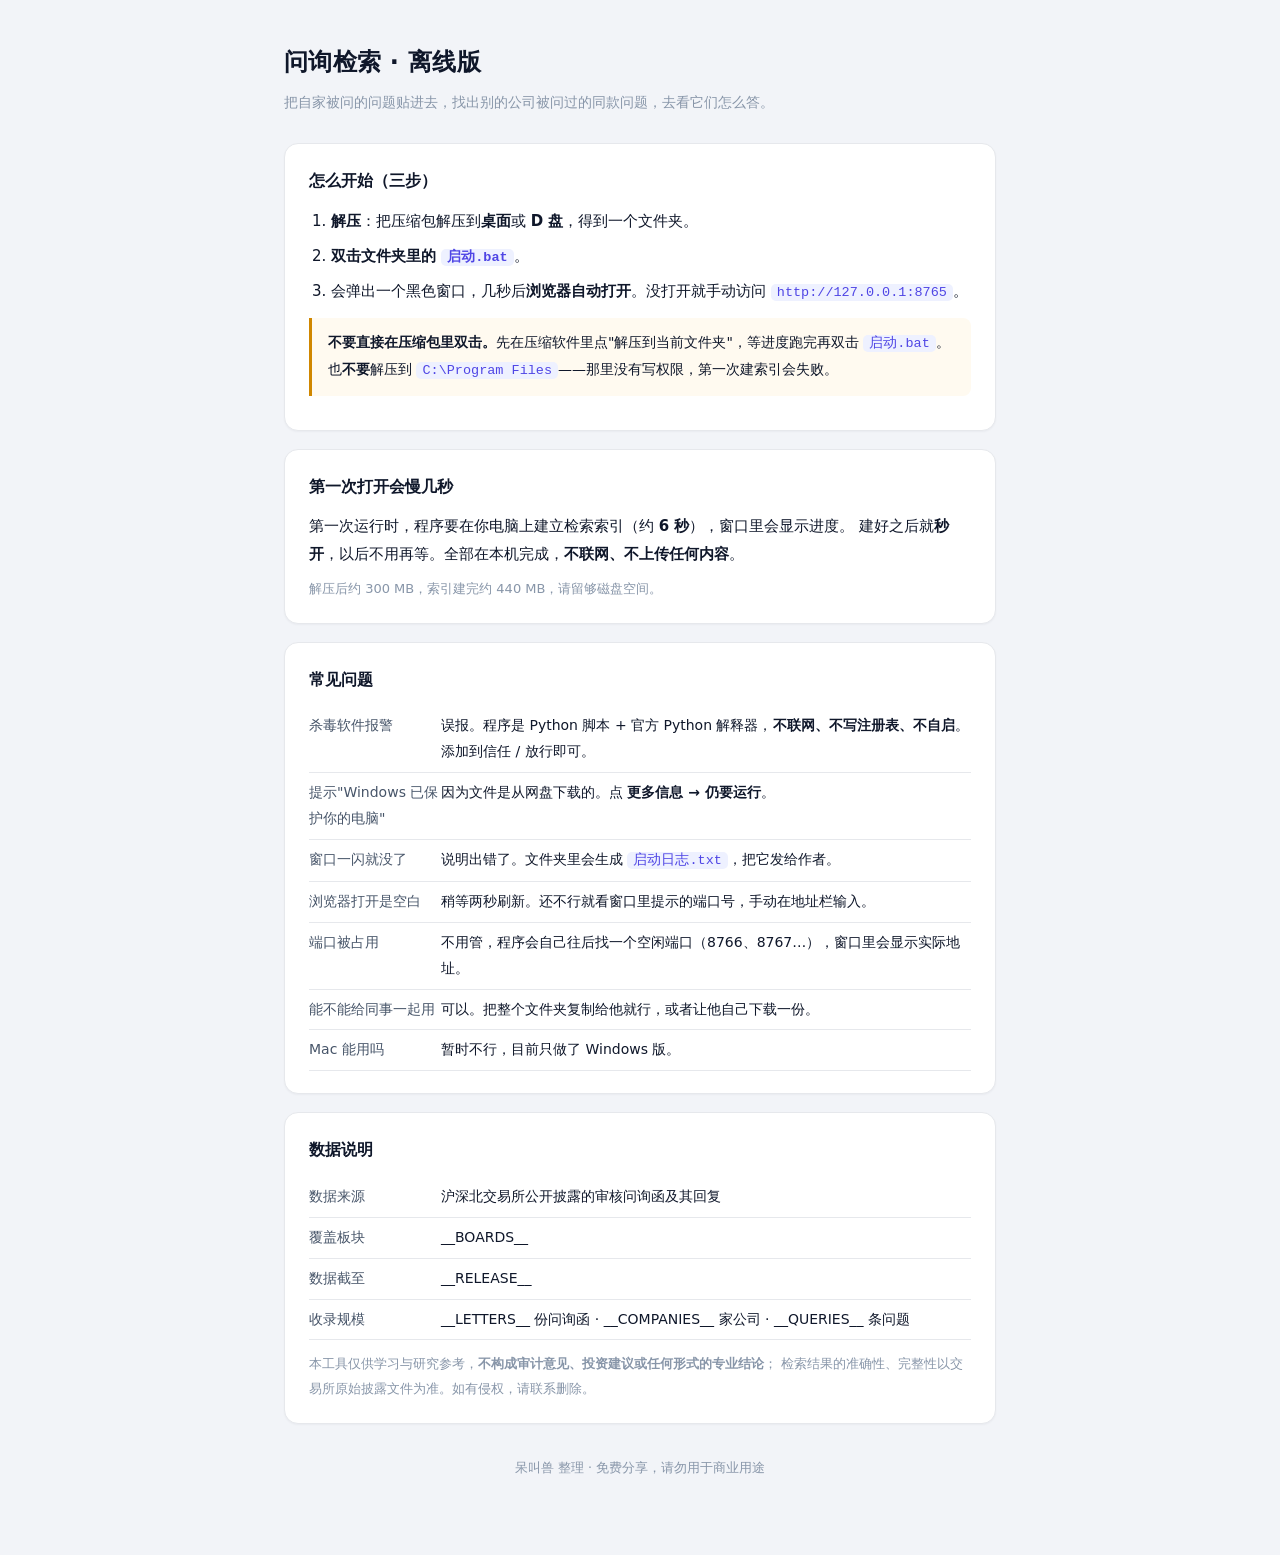
==== pack/使用说明.html @ 57b8be6c "初始提交：问询回复检索" ====
<!DOCTYPE html>
<html lang="zh-CN">
<head>
<meta charset="utf-8">
<meta name="viewport" content="width=device-width, initial-scale=1">
<title>问询检索 · 使用说明</title>
<style>
  :root { --fg:#0f172a; --fg2:#475569; --muted:#8896a9; --line:#e6e8ec; --bg:#f2f4f8;
          --panel:#fff; --accent:#4f46e5; --soft:#eef1ff; }
  * { box-sizing: border-box; }
  body { margin:0; background:var(--bg); color:var(--fg);
         font:15px/1.85 -apple-system,"Segoe UI","Microsoft YaHei",system-ui,sans-serif; }
  .wrap { max-width: 760px; margin: 0 auto; padding: 40px 24px 80px; }
  h1 { font-size:24px; margin:0 0 6px; letter-spacing:.3px; }
  .sub { color:var(--muted); font-size:13.5px; margin-bottom:28px; }
  .card { background:var(--panel); border:1px solid var(--line); border-radius:14px;
          padding:22px 24px; margin:0 0 18px; box-shadow:0 1px 2px rgba(15,23,42,.04); }
  h2 { font-size:16px; margin:0 0 12px; }
  ol, ul { margin:0; padding-left:22px; }
  li { margin:7px 0; }
  code, .k { background:var(--soft); color:var(--accent); border-radius:5px;
             padding:1px 6px; font-family:Consolas,monospace; font-size:13.5px; }
  .big { font-size:17px; font-weight:600; color:var(--accent); }
  .warn { border-left:3px solid #d08700; background:#fffaf0; padding:12px 16px;
          border-radius:0 8px 8px 0; margin:12px 0; font-size:14px; }
  .muted { color:var(--muted); font-size:13px; }
  table { width:100%; border-collapse:collapse; font-size:14px; }
  td { padding:7px 0; border-bottom:1px solid var(--line); vertical-align:top; }
  td:first-child { width:132px; color:var(--fg2); }
  .foot { text-align:center; color:var(--muted); font-size:12.5px; margin-top:32px; }
</style>
</head>
<body>
<div class="wrap">

  <h1>问询检索 · 离线版</h1>
  <div class="sub">把自家被问的问题贴进去，找出别的公司被问过的同款问题，去看它们怎么答。</div>

  <div class="card">
    <h2>怎么开始（三步）</h2>
    <ol>
      <li><b>解压</b>：把压缩包解压到<b>桌面</b>或 <b>D 盘</b>，得到一个文件夹。</li>
      <li><b>双击文件夹里的 <span class="k">启动.bat</span></b>。</li>
      <li>会弹出一个黑色窗口，几秒后<b>浏览器自动打开</b>。没打开就手动访问 <code>http://127.0.0.1:8765</code>。</li>
    </ol>
    <div class="warn">
      <b>不要直接在压缩包里双击。</b>先在压缩软件里点"解压到当前文件夹"，等进度跑完再双击 <span class="k">启动.bat</span>。<br>
      也<b>不要</b>解压到 <code>C:\Program Files</code>——那里没有写权限，第一次建索引会失败。
    </div>
  </div>

  <div class="card">
    <h2>第一次打开会慢几秒</h2>
    <p style="margin:0 0 8px">第一次运行时，程序要在你电脑上建立检索索引（约 <b>6 秒</b>），窗口里会显示进度。
       建好之后就<b>秒开</b>，以后不用再等。全部在本机完成，<b>不联网、不上传任何内容</b>。</p>
    <p class="muted" style="margin:0">解压后约 300 MB，索引建完约 440 MB，请留够磁盘空间。</p>
  </div>

  <div class="card">
    <h2>常见问题</h2>
    <table>
      <tr><td>杀毒软件报警</td>
          <td>误报。程序是 Python 脚本 + 官方 Python 解释器，<b>不联网、不写注册表、不自启</b>。
              添加到信任 / 放行即可。</td></tr>
      <tr><td>提示"Windows 已保护你的电脑"</td>
          <td>因为文件是从网盘下载的。点 <b>更多信息 → 仍要运行</b>。</td></tr>
      <tr><td>窗口一闪就没了</td>
          <td>说明出错了。文件夹里会生成 <span class="k">启动日志.txt</span>，把它发给作者。</td></tr>
      <tr><td>浏览器打开是空白</td>
          <td>稍等两秒刷新。还不行就看窗口里提示的端口号，手动在地址栏输入。</td></tr>
      <tr><td>端口被占用</td>
          <td>不用管，程序会自己往后找一个空闲端口（8766、8767…），窗口里会显示实际地址。</td></tr>
      <tr><td>能不能给同事一起用</td>
          <td>可以。把整个文件夹复制给他就行，或者让他自己下载一份。</td></tr>
      <tr><td>Mac 能用吗</td>
          <td>暂时不行，目前只做了 Windows 版。</td></tr>
    </table>
  </div>

  <div class="card">
    <h2>数据说明</h2>
    <table>
      <tr><td>数据来源</td><td>沪深北交易所公开披露的审核问询函及其回复</td></tr>
      <tr><td>覆盖板块</td><td>__BOARDS__</td></tr>
      <tr><td>数据截至</td><td>__RELEASE__</td></tr>
      <tr><td>收录规模</td><td>__LETTERS__ 份问询函 · __COMPANIES__ 家公司 · __QUERIES__ 条问题</td></tr>
    </table>
    <p class="muted" style="margin:12px 0 0">
      本工具仅供学习与研究参考，<b>不构成审计意见、投资建议或任何形式的专业结论</b>；
      检索结果的准确性、完整性以交易所原始披露文件为准。如有侵权，请联系删除。
    </p>
  </div>

  <div class="foot">呆叫兽 整理 · 免费分享，请勿用于商业用途</div>
</div>
</body>
</html>
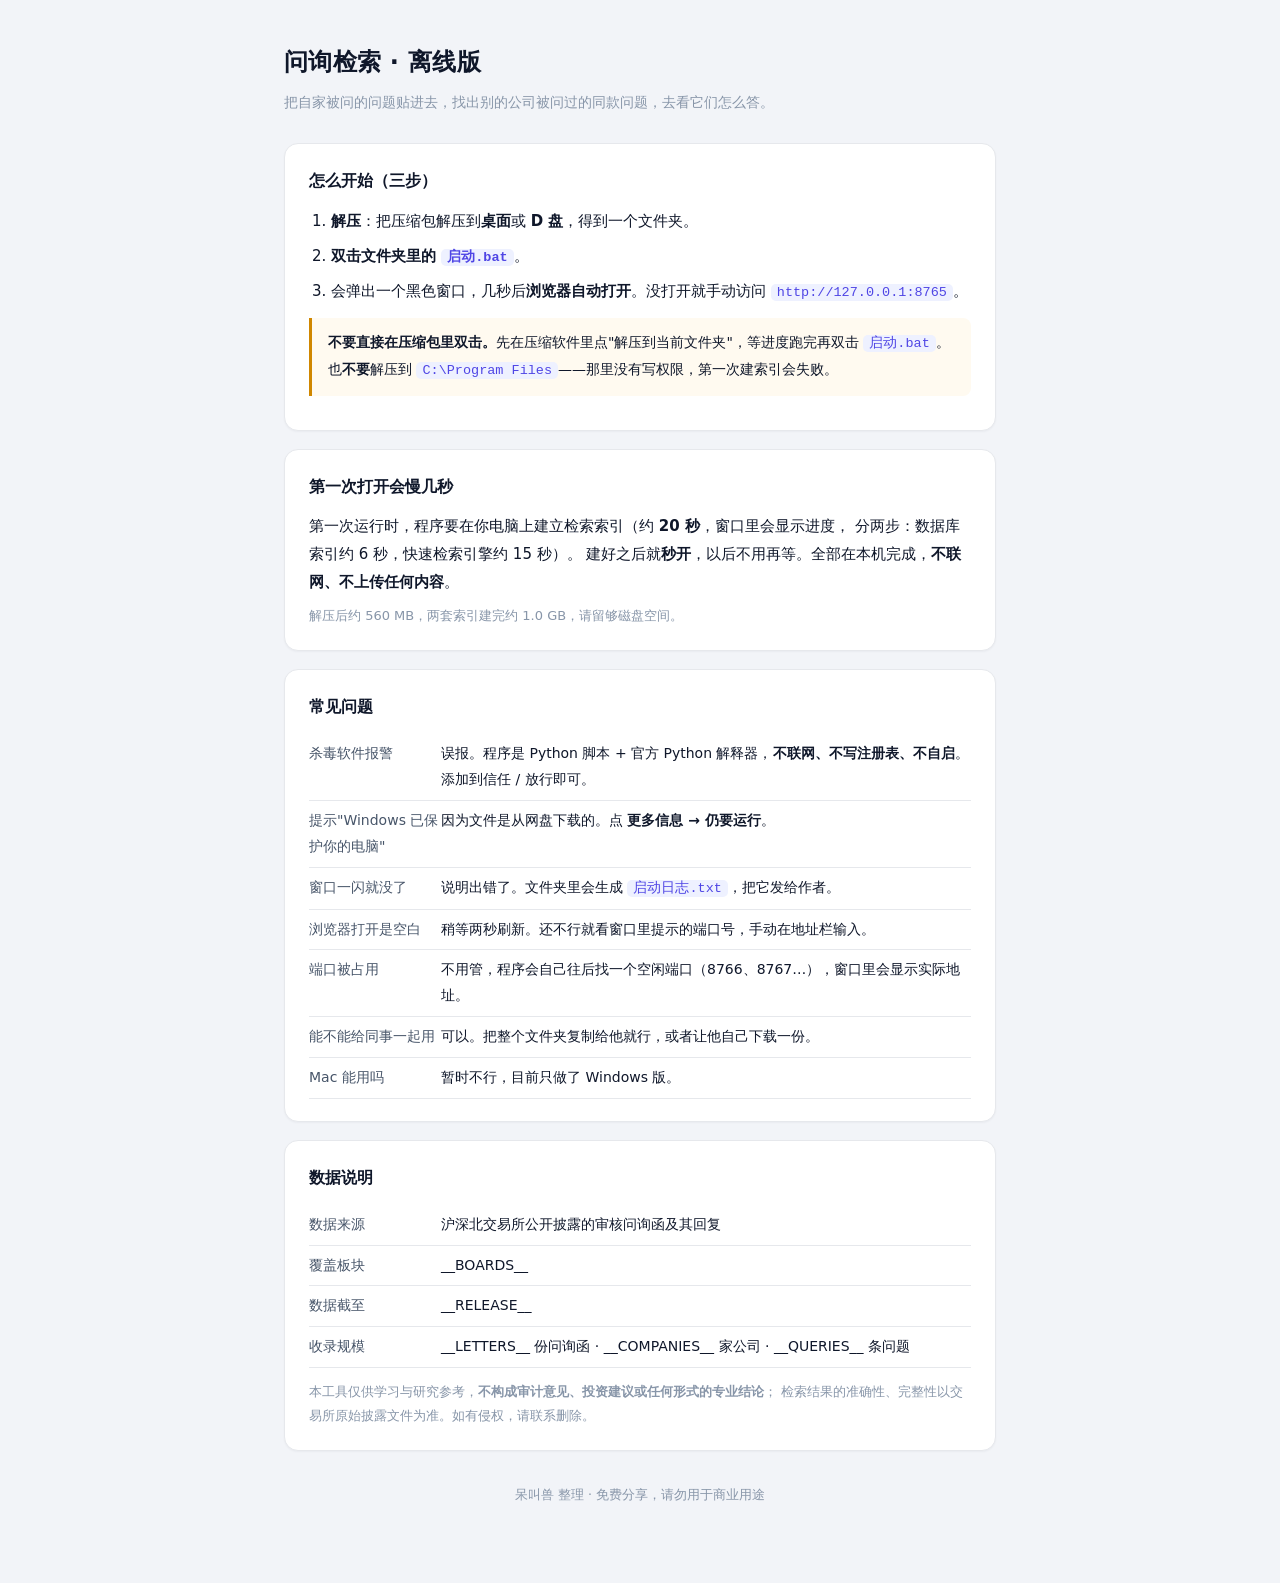
==== commit 4fb5c2d7: "接入 Rust 检索内核（可选加速）：端到端 0.6 秒 -> 0.04 秒 新增 rust/search-core/：4-gram 倒排索引 + IDF 加权打分，独立进程（stdin/stdout" ====
--- a/pack/使用说明.html
+++ b/pack/使用说明.html
@@ -51,9 +51,10 @@
 
   <div class="card">
     <h2>第一次打开会慢几秒</h2>
-    <p style="margin:0 0 8px">第一次运行时，程序要在你电脑上建立检索索引（约 <b>6 秒</b>），窗口里会显示进度。
+    <p style="margin:0 0 8px">第一次运行时，程序要在你电脑上建立检索索引（约 <b>20 秒</b>，窗口里会显示进度，
+       分两步：数据库索引约 6 秒，快速检索引擎约 15 秒）。
        建好之后就<b>秒开</b>，以后不用再等。全部在本机完成，<b>不联网、不上传任何内容</b>。</p>
-    <p class="muted" style="margin:0">解压后约 300 MB，索引建完约 440 MB，请留够磁盘空间。</p>
+    <p class="muted" style="margin:0">解压后约 560 MB，两套索引建完约 1.0 GB，请留够磁盘空间。</p>
   </div>
 
   <div class="card">
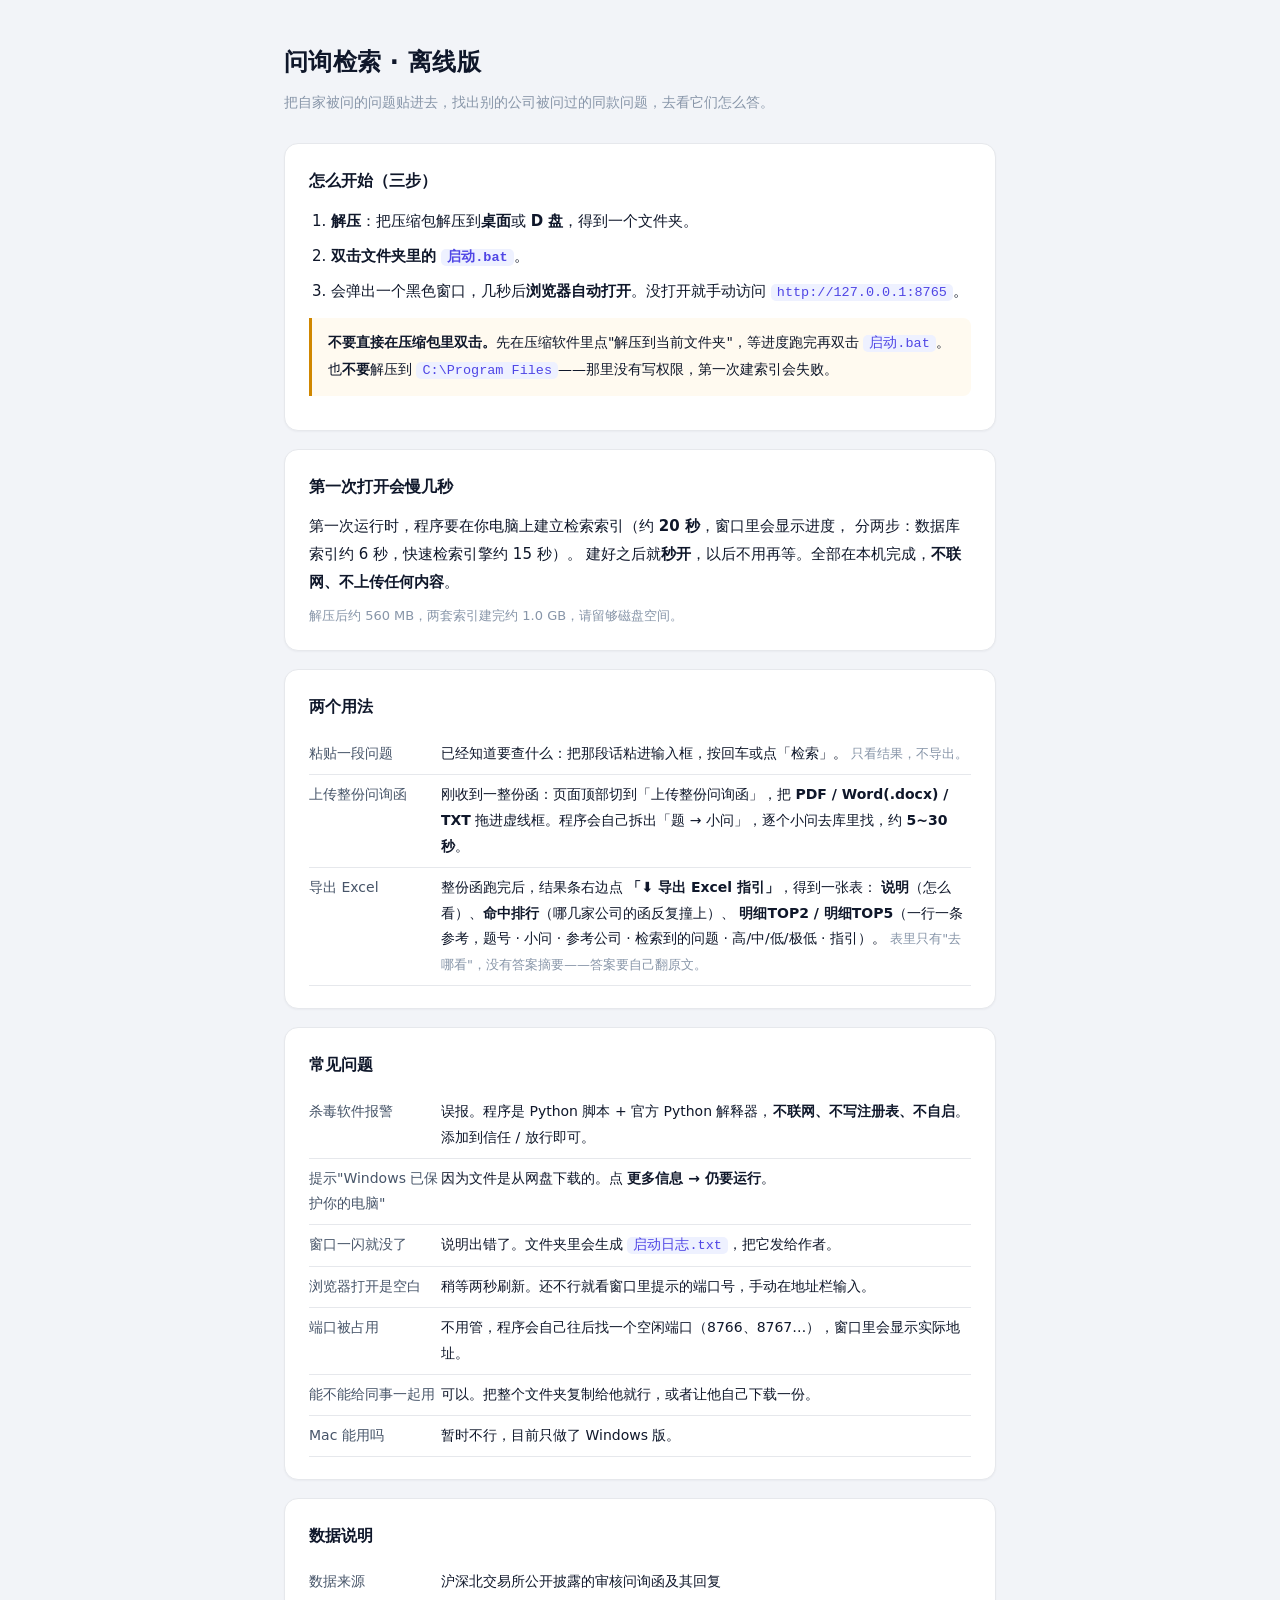
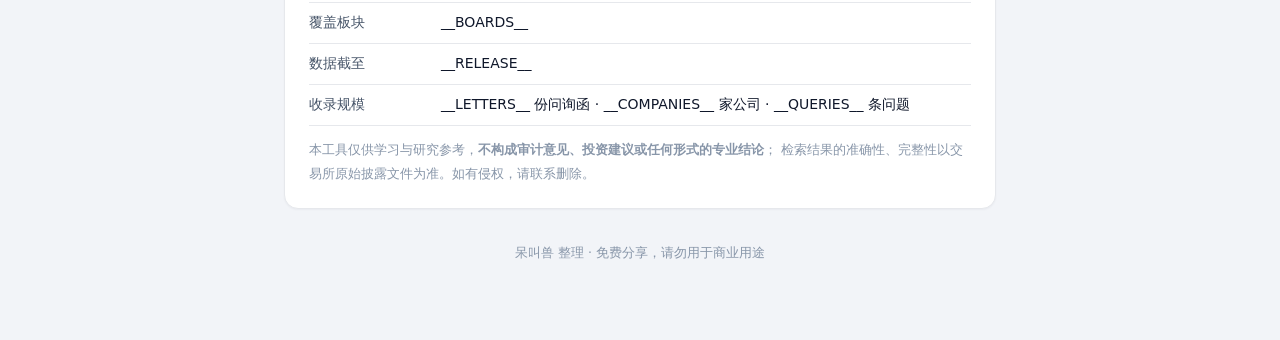
==== commit ef4e7449: "网页整份函可导出 Excel；出表逻辑抽成 src/guide.py 前端 - 「粘贴一段问题」/「上传整份问询函」做成顶部并列的两个工作模式。原来上传只是个   透明虚线小按钮，挤在搜索键旁边，第一" ====
--- a/pack/使用说明.html
+++ b/pack/使用说明.html
@@ -58,6 +58,23 @@
   </div>
 
   <div class="card">
+    <h2>两个用法</h2>
+    <table>
+      <tr><td>粘贴一段问题</td>
+          <td>已经知道要查什么：把那段话粘进输入框，按回车或点「检索」。
+              <span class="muted">只看结果，不导出。</span></td></tr>
+      <tr><td>上传整份问询函</td>
+          <td>刚收到一整份函：页面顶部切到「上传整份问询函」，把 <b>PDF / Word(.docx) / TXT</b>
+              拖进虚线框。程序会自己拆出「题 → 小问」，逐个小问去库里找，约 <b>5~30 秒</b>。</td></tr>
+      <tr><td>导出 Excel</td>
+          <td>整份函跑完后，结果条右边点 <b>「⬇ 导出 Excel 指引」</b>，得到一张表：
+              <b>说明</b>（怎么看）、<b>命中排行</b>（哪几家公司的函反复撞上）、
+              <b>明细TOP2 / 明细TOP5</b>（一行一条参考，题号 · 小问 · 参考公司 · 检索到的问题 · 高/中/低/极低 · 指引）。
+              <span class="muted">表里只有"去哪看"，没有答案摘要——答案要自己翻原文。</span></td></tr>
+    </table>
+  </div>
+
+  <div class="card">
     <h2>常见问题</h2>
     <table>
       <tr><td>杀毒软件报警</td>
